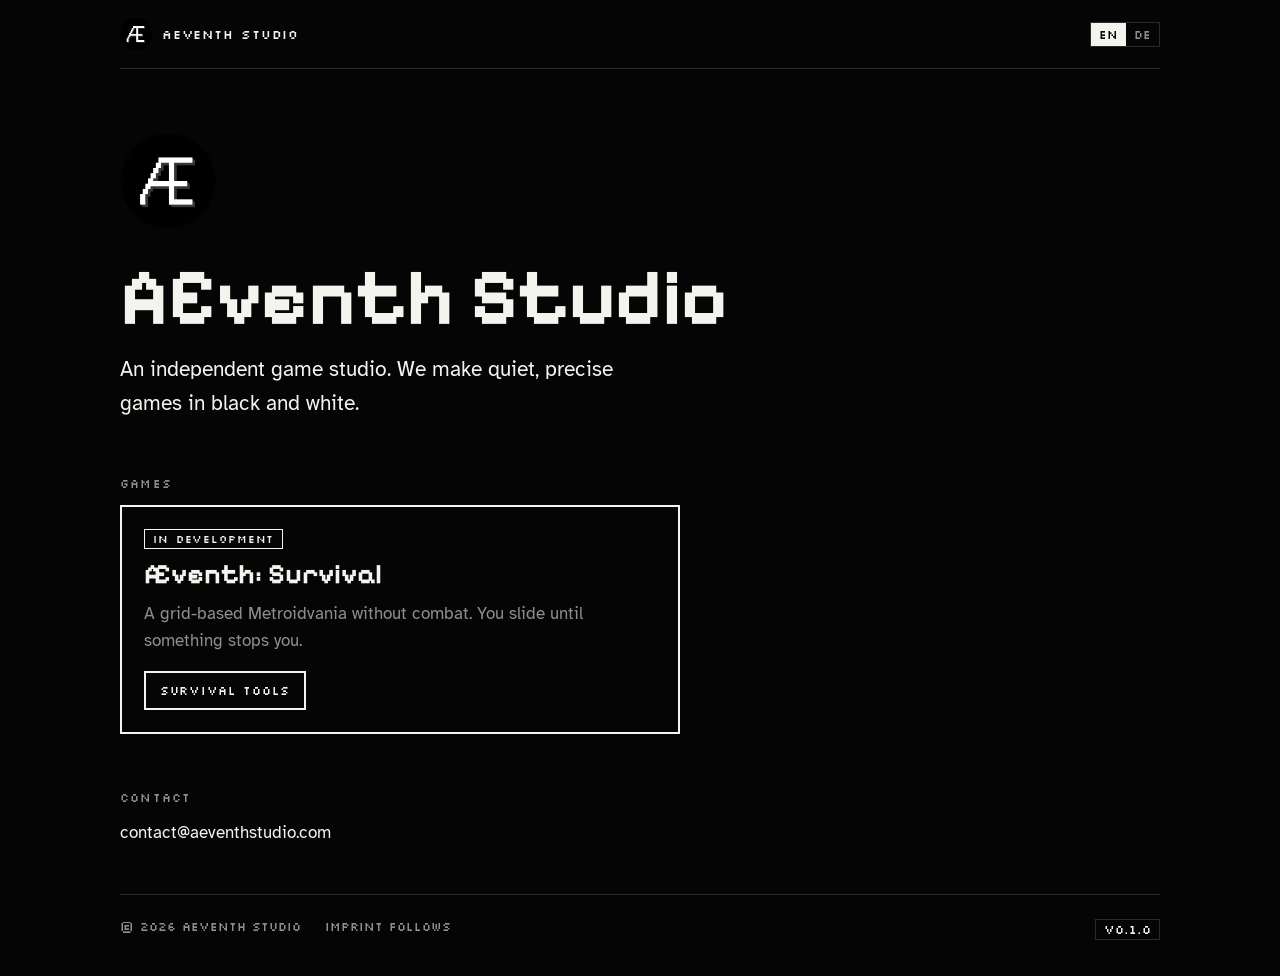
==== index.html @ 634f82d5 "Studio-Startseite 0.1.0 (Platzhalter) Co-Authored-By: Claude Opus 5.5 <noreply@anthropic.com> Claude" ====
<!doctype html>
<html lang="en">
<head>
<meta charset="utf-8">
<meta name="viewport" content="width=device-width, initial-scale=1, viewport-fit=cover">
<title>AEventh Studio</title>
<meta name="description" content="AEventh Studio is an independent game studio. Currently developing Æventh: Survival.">
<link rel="icon" type="image/png" href="/assets/aeventh_mark_v2.png">
<link rel="preconnect" href="https://fonts.googleapis.com">
<link rel="preconnect" href="https://fonts.gstatic.com" crossorigin>
<link rel="stylesheet" href="https://fonts.googleapis.com/css2?family=Atkinson+Hyperlegible:wght@400;700&family=Pixelify+Sans:wght@500;700&family=Silkscreen&display=swap">
<style>
:root {
  --void: #050505; --line: #2b2b2b; --dim: #8f8f8a; --light: #f4f4ef;
  --font-display: "Pixelify Sans", "Silkscreen", ui-monospace, monospace;
  --font-label: "Silkscreen", ui-monospace, "SFMono-Regular", monospace;
  --font-body: "Atkinson Hyperlegible", system-ui, -apple-system, "Segoe UI", sans-serif;
  color-scheme: dark;
}
* { box-sizing: border-box; }
html, body { background: var(--void); }
body { margin: 0; color: var(--light); font: 17px/1.6 var(--font-body);
  padding-left: max(16px, env(safe-area-inset-left, 0px)); padding-right: max(16px, env(safe-area-inset-right, 0px)); }
a { color: var(--light); text-underline-offset: 3px; }
a:focus-visible, button:focus-visible { outline: 2px solid var(--light); outline-offset: 3px; }
.wrap { max-width: 1040px; margin: 0 auto; min-height: 100vh; display: flex; flex-direction: column; }
.top { display: flex; align-items: center; gap: 16px; flex-wrap: wrap; padding-block: 18px; border-bottom: 1px solid var(--line); }
.studio { display: flex; align-items: center; gap: 10px; font: 13px var(--font-label); letter-spacing: .06em; text-decoration: none; }
.studio img { width: 32px; height: 32px; }
.lang { display: flex; border: 1px solid var(--line); margin-left: auto; }
.lang button { all: unset; cursor: pointer; padding: 4px 8px; font: 12px var(--font-label); color: var(--dim); }
.lang button[aria-pressed="true"] { background: var(--light); color: var(--void); }
main { flex: 1; padding-block: 64px 48px; display: grid; gap: 56px; align-content: start; }
.hero img { width: 96px; height: 96px; }
h1 { font: 700 clamp(40px, 8vw, 80px)/1 var(--font-display); margin: 20px 0 16px; }
.lede { font-size: clamp(18px, 2.2vw, 21px); max-width: 40ch; margin: 0; color: var(--light); }
.label { font: 12px var(--font-label); letter-spacing: .1em; text-transform: uppercase; color: var(--dim); margin: 0 0 14px; }
.game { border: 2px solid var(--light); padding: 22px; display: grid; gap: 10px; max-width: 560px; }
.game h2 { font: 700 28px/1.1 var(--font-display); margin: 0; }
.game p { margin: 0; color: var(--dim); }
.chip { font: 11px var(--font-label); letter-spacing: .08em; border: 1px solid var(--light); padding: 2px 8px; justify-self: start; }
.links { display: flex; gap: 12px; flex-wrap: wrap; margin-top: 6px; }
.btn { font: 12px var(--font-label); letter-spacing: .06em; padding: 10px 14px; border: 2px solid var(--light); text-decoration: none; }
.mail { user-select: all; }
footer { border-top: 1px solid var(--line); padding-block: 24px 36px; display: flex; gap: 12px 24px; flex-wrap: wrap; font: 12px var(--font-label); color: var(--dim); }
footer .ver { margin-left: auto; border: 1px solid var(--line); padding: 2px 8px; color: var(--light); }
@media (max-width: 600px) { footer .ver { margin-left: 0; } }
</style>
</head>
<body>
<div class="wrap">
  <header class="top">
    <a class="studio" href="/"><img alt="" src="/assets/aeventh_mark_v2.png">AEventh Studio</a>
    <div class="lang" role="group" aria-label="Language">
      <button type="button" data-lang="en" aria-pressed="true">EN</button>
      <button type="button" data-lang="de" aria-pressed="false">DE</button>
    </div>
  </header>
  <main>
    <div class="hero">
      <img alt="AEventh Studio logo" src="/assets/aeventh_mark_v2.png">
      <h1>AEventh Studio</h1>
      <p class="lede" data-i18n="lede">An independent game studio. We make quiet, precise games in black and white.</p>
    </div>
    <section aria-labelledby="h-games">
      <p class="label" id="h-games" data-i18n="games">Games</p>
      <article class="game">
        <span class="chip" data-i18n="status">In development</span>
        <h2>Æventh: Survival</h2>
        <p data-i18n="survival">A grid-based Metroidvania without combat. You slide until something stops you.</p>
        <div class="links"><a class="btn" href="/survival/tools/">Survival Tools</a></div>
      </article>
    </section>
    <section>
      <p class="label" data-i18n="contact">Contact</p>
      <p style="margin:0"><span class="mail">contact@aeventhstudio.com</span></p>
    </section>
  </main>
  <footer>
    <span>© 2026 AEventh Studio</span>
    <span data-i18n="imprint">Imprint follows</span>
    <span class="ver">V0.1.0</span>
  </footer>
</div>
<script>
(function () {
  var DE = { lede: "Ein unabhängiges Spielestudio. Wir machen ruhige, präzise Spiele in Schwarz und Weiß.", games: "Spiele", status: "In Entwicklung",
    survival: "Ein rasterbasiertes Metroidvania ohne Kampf. Du gleitest, bis dich etwas aufhält.", contact: "Kontakt", imprint: "Impressum folgt" };
  var nodes = document.querySelectorAll("[data-i18n]"), EN = {};
  nodes.forEach(function (n) { EN[n.getAttribute("data-i18n")] = n.textContent; });
  function apply(l) { var d = l === "de" ? DE : EN;
    nodes.forEach(function (n) { var k = n.getAttribute("data-i18n"); if (d[k]) n.textContent = d[k]; });
    document.documentElement.lang = l;
    document.querySelectorAll(".lang button").forEach(function (b) { b.setAttribute("aria-pressed", String(b.dataset.lang === l)); });
    try { localStorage.setItem("aeventh_lang", l); } catch (e) {} }
  var s = null; try { s = localStorage.getItem("aeventh_lang"); } catch (e) {}
  var nav = (navigator.languages || [navigator.language || "en"]).join(",").toLowerCase();
  apply(s || (/^de|,de/.test(nav) ? "de" : "en"));
  document.querySelectorAll(".lang button").forEach(function (b) { b.addEventListener("click", function () { apply(b.dataset.lang); }); });
})();
</script>
</body>
</html>
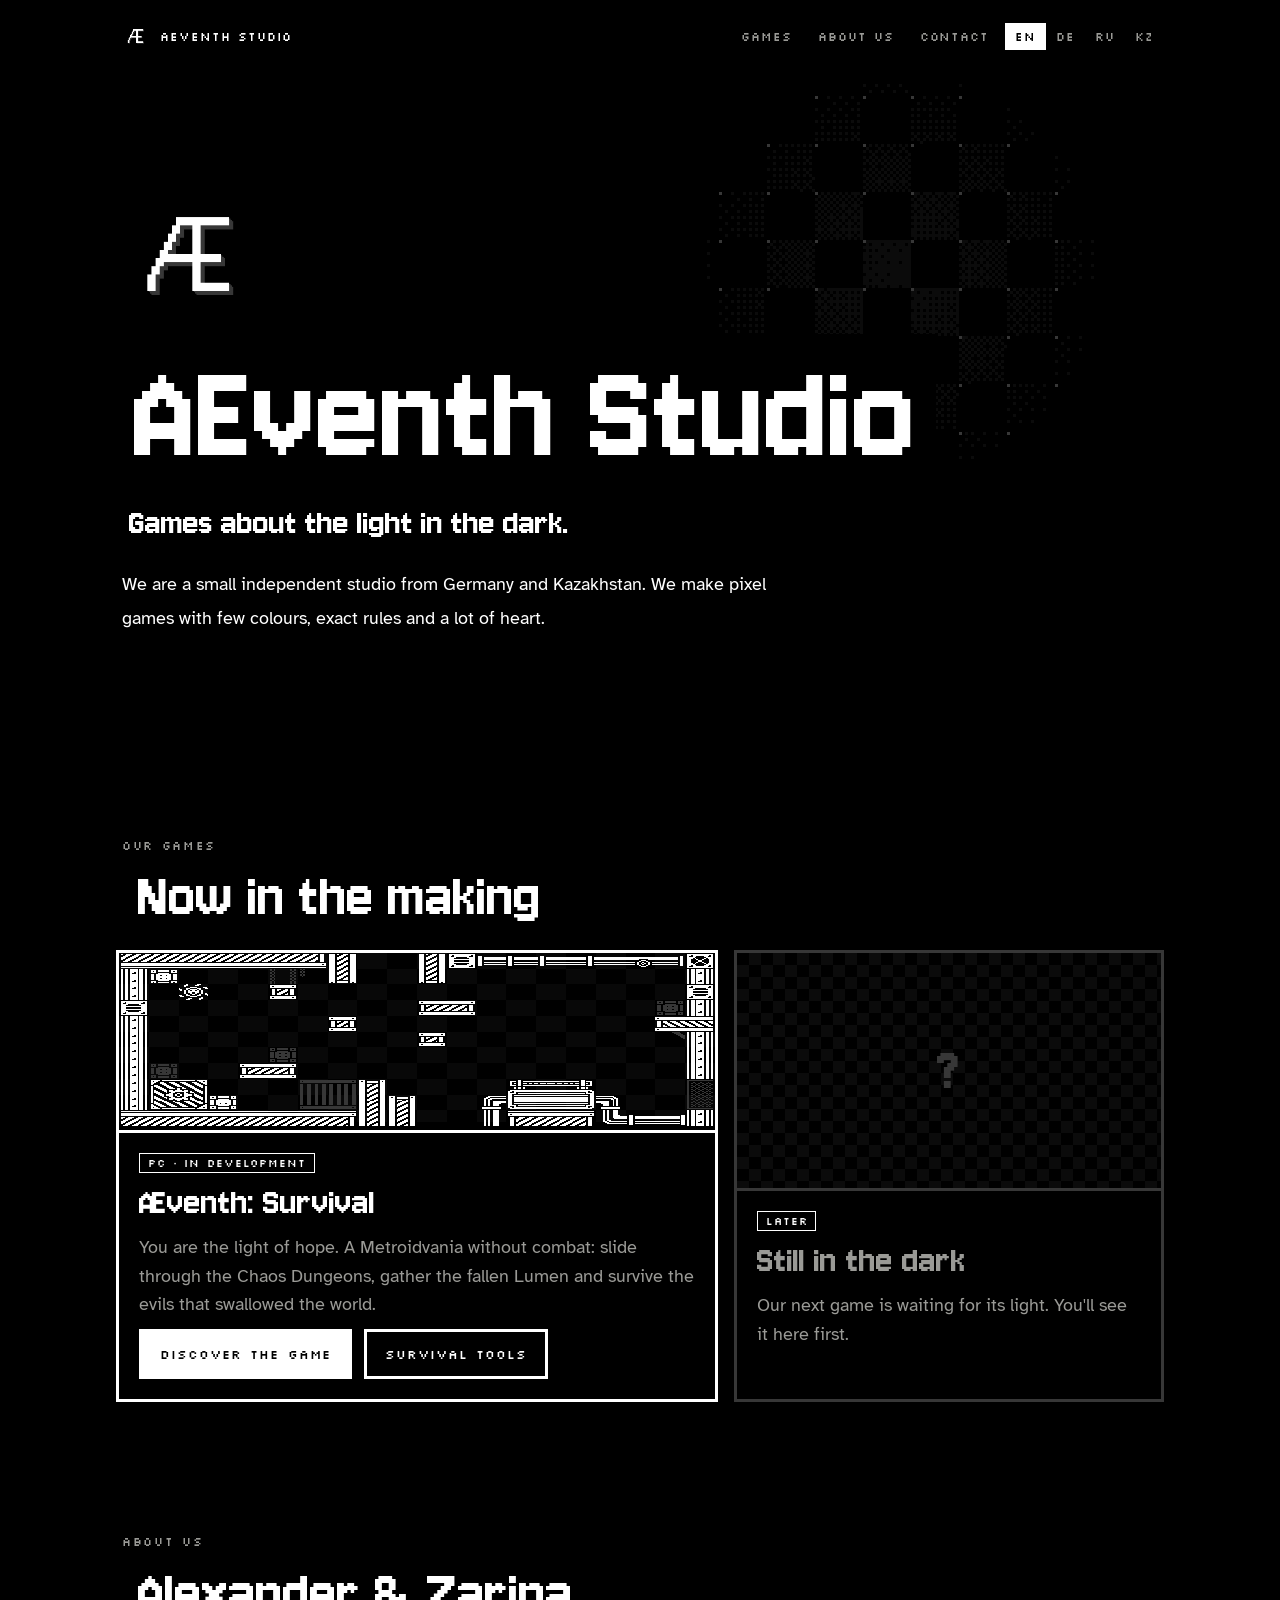
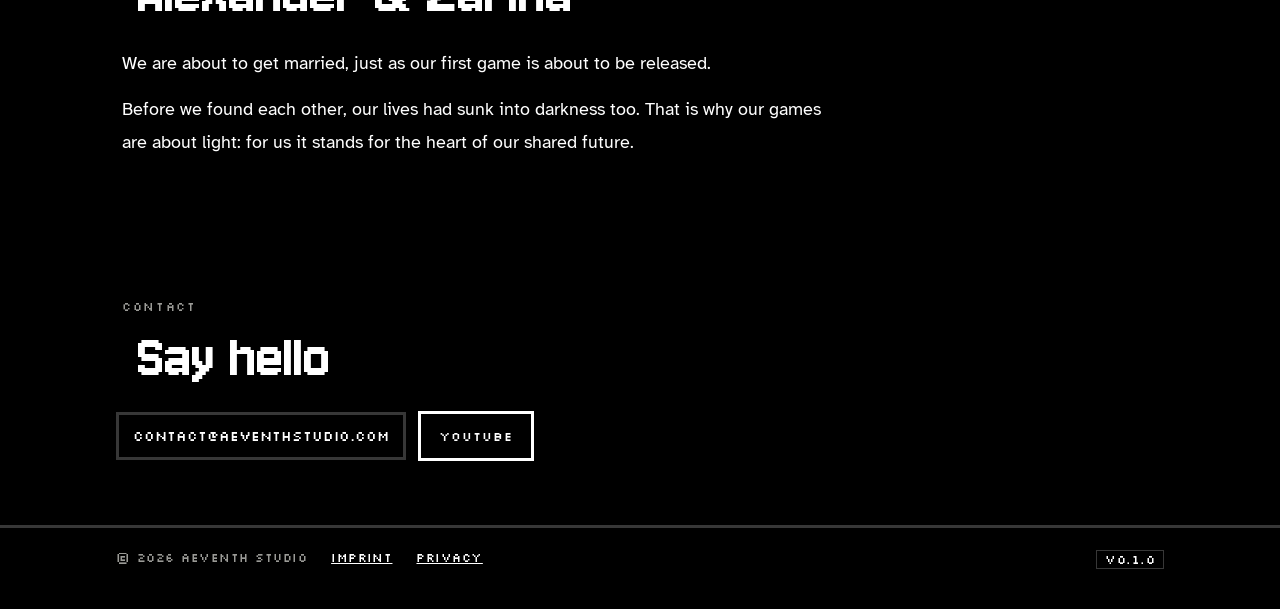
==== commit a2549b54: "Studio-Startseite, Impressum, Datenschutz und Spielseite Survival 0.1.0 - Startseite im Stil der Spi" ====
--- a/index.html
+++ b/index.html
@@ -4,100 +4,121 @@
 <meta charset="utf-8">
 <meta name="viewport" content="width=device-width, initial-scale=1, viewport-fit=cover">
 <title>AEventh Studio</title>
-<meta name="description" content="AEventh Studio is an independent game studio. Currently developing Æventh: Survival.">
+<meta name="description" content="AEventh Studio makes pixel games about light in the dark. Now in development: Æventh: Survival.">
+<meta property="og:title" content="AEventh Studio">
+<meta property="og:description" content="Pixel games about light in the dark. Now in development: Æventh: Survival.">
+<meta property="og:image" content="https://aeventhstudio.com/assets/img/room_002.png">
 <link rel="icon" type="image/png" href="/assets/aeventh_mark_v2.png">
-<link rel="preconnect" href="https://fonts.googleapis.com">
-<link rel="preconnect" href="https://fonts.gstatic.com" crossorigin>
-<link rel="stylesheet" href="https://fonts.googleapis.com/css2?family=Atkinson+Hyperlegible:wght@400;700&family=Pixelify+Sans:wght@500;700&family=Silkscreen&display=swap">
+<link rel="stylesheet" href="/assets/site.css">
 <style>
-:root {
-  --void: #050505; --line: #2b2b2b; --dim: #8f8f8a; --light: #f4f4ef;
-  --font-display: "Pixelify Sans", "Silkscreen", ui-monospace, monospace;
-  --font-label: "Silkscreen", ui-monospace, "SFMono-Regular", monospace;
-  --font-body: "Atkinson Hyperlegible", system-ui, -apple-system, "Segoe UI", sans-serif;
-  color-scheme: dark;
-}
-* { box-sizing: border-box; }
-html, body { background: var(--void); }
-body { margin: 0; color: var(--light); font: 17px/1.6 var(--font-body);
-  padding-left: max(16px, env(safe-area-inset-left, 0px)); padding-right: max(16px, env(safe-area-inset-right, 0px)); }
-a { color: var(--light); text-underline-offset: 3px; }
-a:focus-visible, button:focus-visible { outline: 2px solid var(--light); outline-offset: 3px; }
-.wrap { max-width: 1040px; margin: 0 auto; min-height: 100vh; display: flex; flex-direction: column; }
-.top { display: flex; align-items: center; gap: 16px; flex-wrap: wrap; padding-block: 18px; border-bottom: 1px solid var(--line); }
-.studio { display: flex; align-items: center; gap: 10px; font: 13px var(--font-label); letter-spacing: .06em; text-decoration: none; }
-.studio img { width: 32px; height: 32px; }
-.lang { display: flex; border: 1px solid var(--line); margin-left: auto; }
-.lang button { all: unset; cursor: pointer; padding: 4px 8px; font: 12px var(--font-label); color: var(--dim); }
-.lang button[aria-pressed="true"] { background: var(--light); color: var(--void); }
-main { flex: 1; padding-block: 64px 48px; display: grid; gap: 56px; align-content: start; }
-.hero img { width: 96px; height: 96px; }
-h1 { font: 700 clamp(40px, 8vw, 80px)/1 var(--font-display); margin: 20px 0 16px; }
-.lede { font-size: clamp(18px, 2.2vw, 21px); max-width: 40ch; margin: 0; color: var(--light); }
-.label { font: 12px var(--font-label); letter-spacing: .1em; text-transform: uppercase; color: var(--dim); margin: 0 0 14px; }
-.game { border: 2px solid var(--light); padding: 22px; display: grid; gap: 10px; max-width: 560px; }
-.game h2 { font: 700 28px/1.1 var(--font-display); margin: 0; }
+.hero { min-height: min(78vh, 760px); display: grid; align-content: center; gap: 22px; padding-block: 40px 72px; }
+.hero .mark { width: clamp(96px, 14vw, 150px); height: auto; }
+.hero h1 { font-size: clamp(64px, 12vw, 150px); line-height: .85; }
+.hero h1 .plate { padding: 0 .12em; }
+.hook { font: 400 clamp(26px, 3.4vw, 38px)/1.15 var(--display); margin: 0; max-width: 36ch; }
+.lede { max-width: 56ch; margin: 0; }
+.lede .plate { line-height: 1.9; }
+.games { display: grid; grid-template-columns: minmax(0, 1.4fr) minmax(0, 1fr); gap: 16px; }
+.game { background: var(--void); border: 3px solid var(--light); display: grid; grid-template-rows: auto 1fr; min-width: 0; }
+.game img { display: block; width: 100%; image-rendering: pixelated; border-bottom: 3px solid var(--light); }
+.game .body { padding: 20px; display: grid; gap: 10px; align-content: start; }
+.game h3 { font-size: 40px; line-height: 1; }
 .game p { margin: 0; color: var(--dim); }
-.chip { font: 11px var(--font-label); letter-spacing: .08em; border: 1px solid var(--light); padding: 2px 8px; justify-self: start; }
-.links { display: flex; gap: 12px; flex-wrap: wrap; margin-top: 6px; }
-.btn { font: 12px var(--font-label); letter-spacing: .06em; padding: 10px 14px; border: 2px solid var(--light); text-decoration: none; }
-.mail { user-select: all; }
-footer { border-top: 1px solid var(--line); padding-block: 24px 36px; display: flex; gap: 12px 24px; flex-wrap: wrap; font: 12px var(--font-label); color: var(--dim); }
-footer .ver { margin-left: auto; border: 1px solid var(--line); padding: 2px 8px; color: var(--light); }
-@media (max-width: 600px) { footer .ver { margin-left: 0; } }
+.chip { font: 11px var(--label); letter-spacing: .08em; border: 1px solid var(--light); padding: 2px 8px; justify-self: start; text-transform: uppercase; }
+.next { border-color: var(--steel); }
+.next .void { aspect-ratio: 16 / 9; background: repeating-conic-gradient(#0b0b0b 0 25%, #000 0 50%) 0 0 / 24px 24px; border-bottom: 3px solid var(--steel); display: grid; place-items: center; font: 400 64px var(--display); color: var(--steel); }
+.next h3 { color: var(--dim); }
+.us p { max-width: 60ch; margin: 0 0 12px; }
+.us p .plate { line-height: 1.85; }
+.follow { display: flex; flex-wrap: wrap; gap: 12px; align-items: center; }
+@media (max-width: 760px) { .games { grid-template-columns: 1fr; } }
 </style>
 </head>
 <body>
+<canvas id="dark" aria-hidden="true"></canvas>
 <div class="wrap">
   <header class="top">
-    <a class="studio" href="/"><img alt="" src="/assets/aeventh_mark_v2.png">AEventh Studio</a>
-    <div class="lang" role="group" aria-label="Language">
-      <button type="button" data-lang="en" aria-pressed="true">EN</button>
-      <button type="button" data-lang="de" aria-pressed="false">DE</button>
-    </div>
+    <a class="studio" href="/"><img src="/assets/aeventh_mark_v2.png" alt="">AEventh Studio</a>
+    <nav aria-label="Main">
+      <a href="#games" data-i18n="nav_games">Games</a>
+      <a href="#us" data-i18n="nav_us">About us</a>
+      <a href="#contact" data-i18n="nav_contact">Contact</a>
+      <span class="lang" role="group" aria-label="Language"><button type="button" data-lang="en" aria-pressed="true">EN</button><button type="button" data-lang="de" aria-pressed="false">DE</button><button type="button" data-lang="ru" aria-pressed="false" lang="ru">RU</button><button type="button" data-lang="kk" aria-pressed="false" lang="kk">KZ</button></span>
+    </nav>
   </header>
+
   <main>
-    <div class="hero">
-      <img alt="AEventh Studio logo" src="/assets/aeventh_mark_v2.png">
-      <h1>AEventh Studio</h1>
-      <p class="lede" data-i18n="lede">An independent game studio. We make quiet, precise games in black and white.</p>
-    </div>
-    <section aria-labelledby="h-games">
-      <p class="label" id="h-games" data-i18n="games">Games</p>
-      <article class="game">
-        <span class="chip" data-i18n="status">In development</span>
-        <h2>Æventh: Survival</h2>
-        <p data-i18n="survival">A grid-based Metroidvania without combat. You slide until something stops you.</p>
-        <div class="links"><a class="btn" href="/survival/tools/">Survival Tools</a></div>
-      </article>
+    <section class="hero" aria-labelledby="t">
+      <p class="tag" id="tr-note" hidden><span class="plate ph"></span></p>
+      <img class="mark" src="/assets/aeventh_mark_v2.png" alt="AEventh Studio logo">
+      <h1 id="t"><span class="plate">AEventh Studio</span></h1>
+      <p class="hook"><span class="plate" data-i18n="hook">Games about the light in the dark.</span></p>
+      <p class="lede"><span class="plate" data-i18n="lede">We are a small independent studio from Germany and Kazakhstan. We make pixel games with few colours, exact rules and a lot of heart.</span></p>
     </section>
-    <section>
-      <p class="label" data-i18n="contact">Contact</p>
-      <p style="margin:0"><span class="mail">contact@aeventhstudio.com</span></p>
+
+    <section class="room" id="games" aria-labelledby="h-games">
+      <p class="tag"><span class="plate" data-i18n="games_tag">Our games</span></p>
+      <h2 id="h-games"><span class="plate" data-i18n="games_h">Now in the making</span></h2>
+      <div class="games">
+        <article class="game">
+          <a href="/survival/"><img src="/assets/img/room_002.png" width="320" height="180" alt="Æventh: Survival – a room from the prototype"></a>
+          <div class="body">
+            <span class="chip" data-i18n="status">PC · in development</span>
+            <h3>Æventh: Survival</h3>
+            <p data-i18n="survival">You are the light of hope. A Metroidvania without combat: slide through the Chaos Dungeons, gather the fallen Lumen and survive the evils that swallowed the world.</p>
+            <div class="ctas"><a class="btn primary" href="/survival/" data-i18n="discover">Discover the game</a><a class="btn" href="/survival/tools/">Survival Tools</a></div>
+          </div>
+        </article>
+        <article class="game next" aria-label="Next game">
+          <div class="void" aria-hidden="true">?</div>
+          <div class="body">
+            <span class="chip" data-i18n="next_chip">Later</span>
+            <h3 data-i18n="next_h">Still in the dark</h3>
+            <p data-i18n="next_p">Our next game is waiting for its light. You'll see it here first.</p>
+          </div>
+        </article>
+      </div>
+    </section>
+
+    <section class="room us" id="us" aria-labelledby="h-us">
+      <p class="tag"><span class="plate" data-i18n="us_tag">About us</span></p>
+      <h2 id="h-us"><span class="plate" data-i18n="us_h">Alexander &amp; Zarina</span></h2>
+      <p><span class="plate" data-i18n="us1">We are about to get married, just as our first game is about to be released.</span></p>
+      <p><span class="plate" data-i18n="us2">Before we found each other, our lives had sunk into darkness too. That is why our games are about light: for us it stands for the heart of our shared future.</span></p>
+    </section>
+
+    <section class="room" id="contact" aria-labelledby="h-contact">
+      <p class="tag"><span class="plate" data-i18n="c_tag">Contact</span></p>
+      <h2 id="h-contact"><span class="plate" data-i18n="c_h">Say hello</span></h2>
+      <div class="follow">
+        <span class="mail">contact@aeventhstudio.com</span>
+        <a class="btn" href="https://www.youtube.com/@AEventhStudio" rel="noopener">YouTube</a>
+      </div>
     </section>
   </main>
-  <footer>
+</div>
+<footer>
+  <div class="wrap">
     <span>© 2026 AEventh Studio</span>
-    <span data-i18n="imprint">Imprint follows</span>
+    <a href="/impressum/" data-i18n="imprint">Imprint</a>
+    <a href="/datenschutz/" data-i18n="privacy">Privacy</a>
     <span class="ver">V0.1.0</span>
-  </footer>
-</div>
+  </div>
+</footer>
 <script>
-(function () {
-  var DE = { lede: "Ein unabhängiges Spielestudio. Wir machen ruhige, präzise Spiele in Schwarz und Weiß.", games: "Spiele", status: "In Entwicklung",
-    survival: "Ein rasterbasiertes Metroidvania ohne Kampf. Du gleitest, bis dich etwas aufhält.", contact: "Kontakt", imprint: "Impressum folgt" };
-  var nodes = document.querySelectorAll("[data-i18n]"), EN = {};
-  nodes.forEach(function (n) { EN[n.getAttribute("data-i18n")] = n.textContent; });
-  function apply(l) { var d = l === "de" ? DE : EN;
-    nodes.forEach(function (n) { var k = n.getAttribute("data-i18n"); if (d[k]) n.textContent = d[k]; });
-    document.documentElement.lang = l;
-    document.querySelectorAll(".lang button").forEach(function (b) { b.setAttribute("aria-pressed", String(b.dataset.lang === l)); });
-    try { localStorage.setItem("aeventh_lang", l); } catch (e) {} }
-  var s = null; try { s = localStorage.getItem("aeventh_lang"); } catch (e) {}
-  var nav = (navigator.languages || [navigator.language || "en"]).join(",").toLowerCase();
-  apply(s || (/^de|,de/.test(nav) ? "de" : "en"));
-  document.querySelectorAll(".lang button").forEach(function (b) { b.addEventListener("click", function () { apply(b.dataset.lang); }); });
-})();
+window.AE_DE = {
+  nav_games: "Spiele", nav_us: "Über uns", nav_contact: "Kontakt",
+  hook: "Spiele über das Licht in der Dunkelheit.",
+  lede: "Wir sind ein kleines unabhängiges Studio aus Deutschland und Kasachstan. Wir machen Pixelspiele mit wenigen Farben, klaren Regeln und viel Herz.",
+  games_tag: "Unsere Spiele", games_h: "Gerade in Arbeit", status: "PC · in Entwicklung",
+  survival: "Du bist das Licht der Hoffnung. Ein Metroidvania ohne Kampf: Gleite durch die Chaos Dungeons, sammle die gefallenen Lumen und überlebe die Übel, die die Welt verschlungen haben.",
+  discover: "Zum Spiel", next_chip: "Später", next_h: "Noch im Dunkeln", next_p: "Unser nächstes Spiel wartet noch auf sein Licht. Hier seht ihr es zuerst.",
+  us_tag: "Über uns", us_h: "Alexander & Zarina",
+  us1: "Wir stehen vor unserer Hochzeit, so wie unser erstes Spiel vor seiner Veröffentlichung steht.",
+  us2: "Bevor wir zueinander fanden, war es auch in unserem Leben dunkel. Deshalb handeln unsere Spiele vom Licht: Es steht für das Herz unserer gemeinsamen Zukunft.",
+  c_tag: "Kontakt", c_h: "Schreib uns", imprint: "Impressum", privacy: "Datenschutz"
+};
 </script>
+<script src="/assets/site.js"></script>
 </body>
 </html>
--- a/assets/site.css
+++ b/assets/site.css
@@ -0,0 +1,43 @@
+/* AEventh Studio – shared look for the studio pages (/, /impressum/, /datenschutz/).
+   Same tokens as the Survival page: darkness, one grey, white light; pixel display type. */
+@font-face { font-family: "Jersey 10"; src: url("/assets/fonts/jersey-10-latin-400-normal.woff2") format("woff2"); font-display: swap; }
+@font-face { font-family: "Silkscreen"; src: url("/assets/fonts/silkscreen-latin-400-normal.woff2") format("woff2"); font-display: swap; }
+@font-face { font-family: "Atkinson Hyperlegible"; src: url("/assets/fonts/atkinson-hyperlegible-latin-400-normal.woff2") format("woff2"); font-weight: 400; font-display: swap; }
+@font-face { font-family: "Atkinson Hyperlegible"; src: url("/assets/fonts/atkinson-hyperlegible-latin-700-normal.woff2") format("woff2"); font-weight: 700; font-display: swap; }
+:root {
+  --void: #000000; --floor: #080808; --steel: #373737; --dim: #9a9a96; --light: #ffffff;
+  --display: "Jersey 10", "Silkscreen", ui-monospace, monospace;
+  --label: "Silkscreen", ui-monospace, "SFMono-Regular", monospace;
+  --body: "Atkinson Hyperlegible", system-ui, -apple-system, "Segoe UI", sans-serif;
+  color-scheme: dark;
+}
+* { box-sizing: border-box; }
+html { background: var(--void); }
+body { margin: 0; background: var(--void); color: var(--light); font: 18px/1.6 var(--body); -webkit-font-smoothing: antialiased; overflow-x: hidden; }
+a { color: var(--light); }
+:focus-visible { outline: 2px dashed var(--light); outline-offset: 4px; }
+::selection { background: var(--light); color: var(--void); }
+#dark { position: fixed; inset: 0; width: 100%; height: 100%; image-rendering: pixelated; z-index: 0; pointer-events: none; }
+.wrap { position: relative; z-index: 1; max-width: 1080px; margin: 0 auto; padding-left: max(16px, env(safe-area-inset-left, 0px)); padding-right: max(16px, env(safe-area-inset-right, 0px)); }
+.plate { background: var(--void); display: inline; box-decoration-break: clone; -webkit-box-decoration-break: clone; padding: .1em .35em; }
+.ph { color: var(--void); background: var(--light); padding: 0 .25em; font-family: var(--label); font-size: .78em; }
+.top { display: flex; align-items: center; gap: 16px; flex-wrap: wrap; padding-block: 16px; }
+.studio { display: flex; align-items: center; gap: 10px; background: var(--void); padding: 6px 10px 6px 6px; text-decoration: none; font: 12px var(--label); letter-spacing: .08em; }
+.studio img { width: 28px; height: 28px; }
+.top nav { margin-left: auto; display: flex; gap: 6px; flex-wrap: wrap; align-items: center; }
+.top nav a, .lang button { background: var(--void); font: 12px var(--label); letter-spacing: .08em; text-transform: uppercase; color: var(--dim); text-decoration: none; padding: 6px 10px; border: 0; cursor: pointer; }
+.top nav a:hover, .lang button[aria-pressed="true"] { color: var(--void); background: var(--light); }
+.lang { display: flex; flex-wrap: wrap; }
+.tag { font: 12px var(--label); letter-spacing: .14em; text-transform: uppercase; color: var(--dim); margin: 0 0 14px; }
+.tag .plate { padding: .3em .5em; }
+h1, h2, h3 { font-family: var(--display); font-weight: 400; margin: 0; text-wrap: balance; }
+h2 { font-size: clamp(40px, 6vw, 64px); line-height: .95; margin-bottom: 22px; }
+.room { padding-block: 64px; }
+.btn { display: inline-flex; align-items: center; gap: 10px; font: 13px var(--label); letter-spacing: .08em; text-transform: uppercase; padding: 14px 18px; text-decoration: none; border: 3px solid var(--light); background: var(--void); color: var(--light); cursor: pointer; }
+.btn.primary { background: var(--light); color: var(--void); }
+.ctas { display: flex; flex-wrap: wrap; gap: 12px; }
+.mail { font: 14px var(--label); background: var(--void); padding: 12px 14px; border: 3px solid var(--steel); user-select: all; }
+footer { position: relative; z-index: 1; border-top: 3px solid var(--steel); background: var(--void); }
+footer .wrap { display: flex; flex-wrap: wrap; gap: 10px 24px; padding-block: 22px 40px; font: 12px var(--label); color: var(--dim); letter-spacing: .04em; }
+footer .ver { margin-left: auto; border: 1px solid var(--steel); padding: 1px 8px; color: var(--light); }
+@media (max-width: 760px) { footer .ver { margin-left: 0; } }
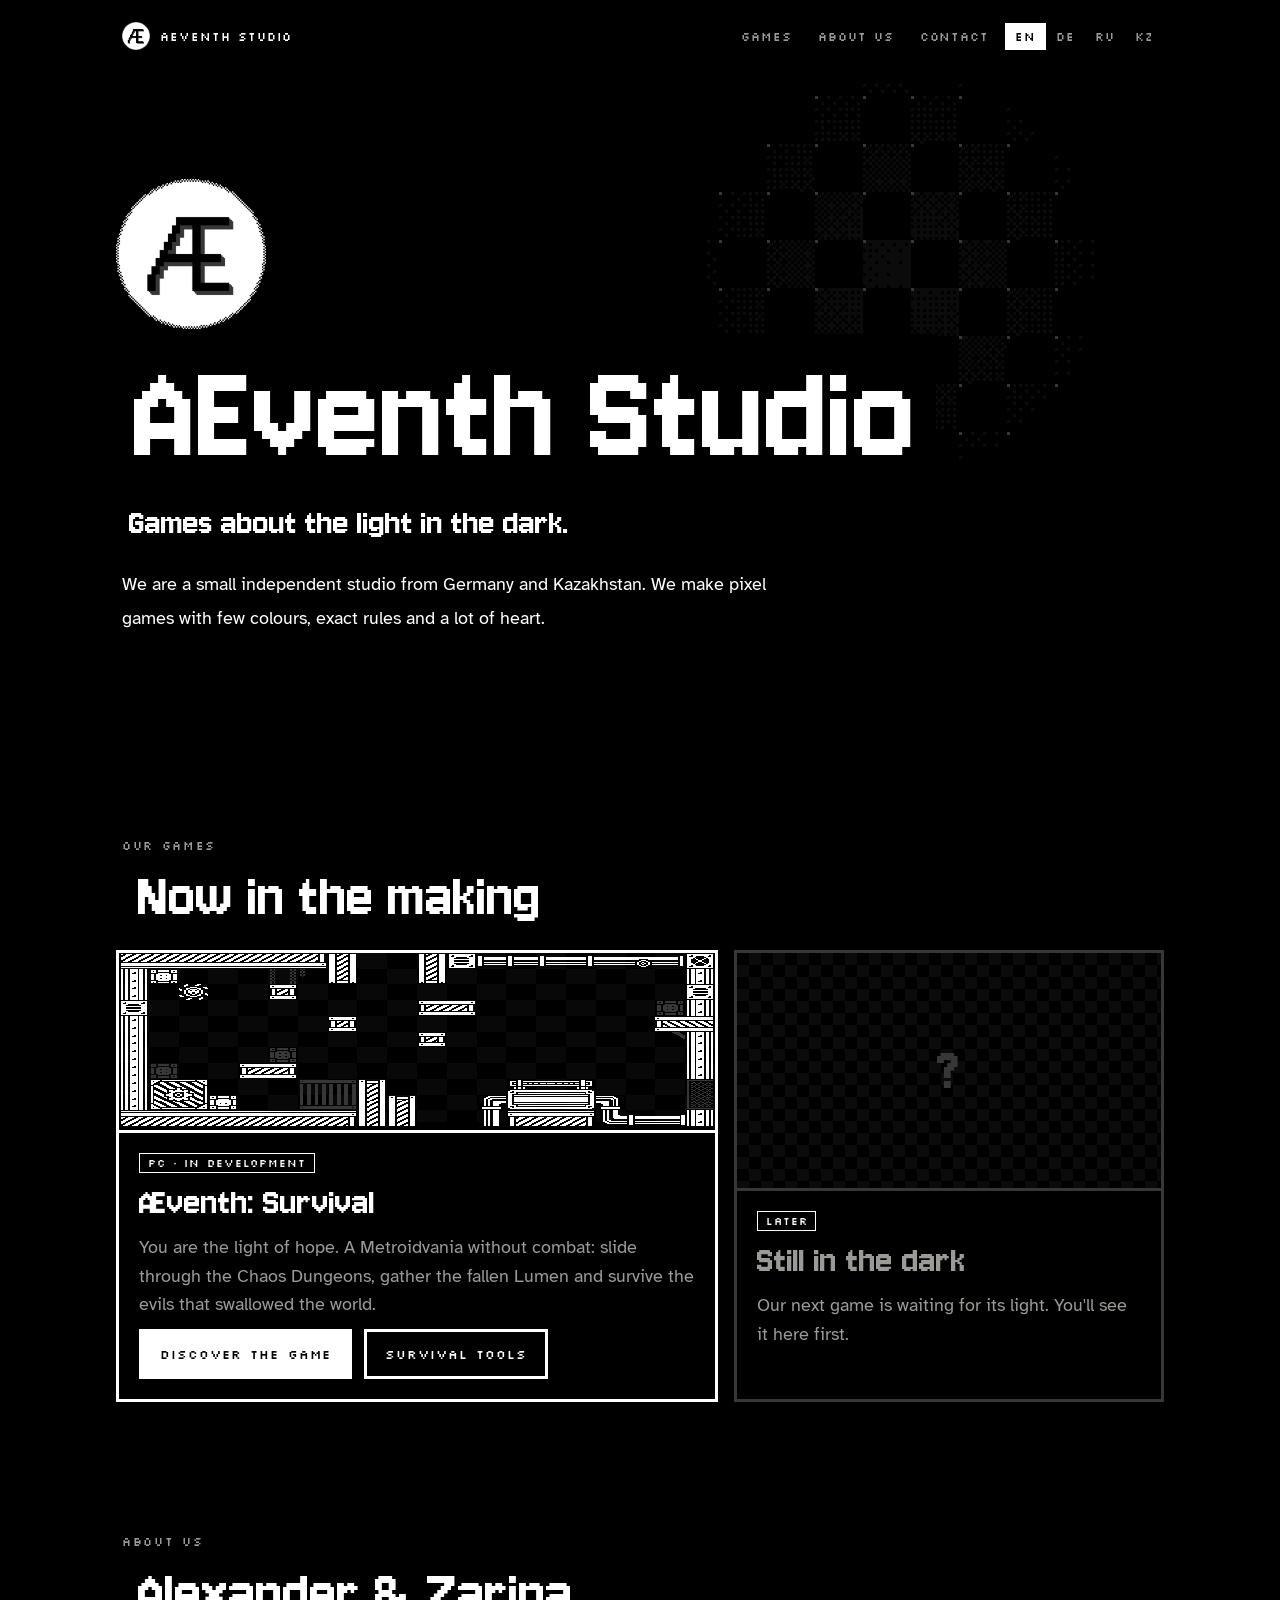
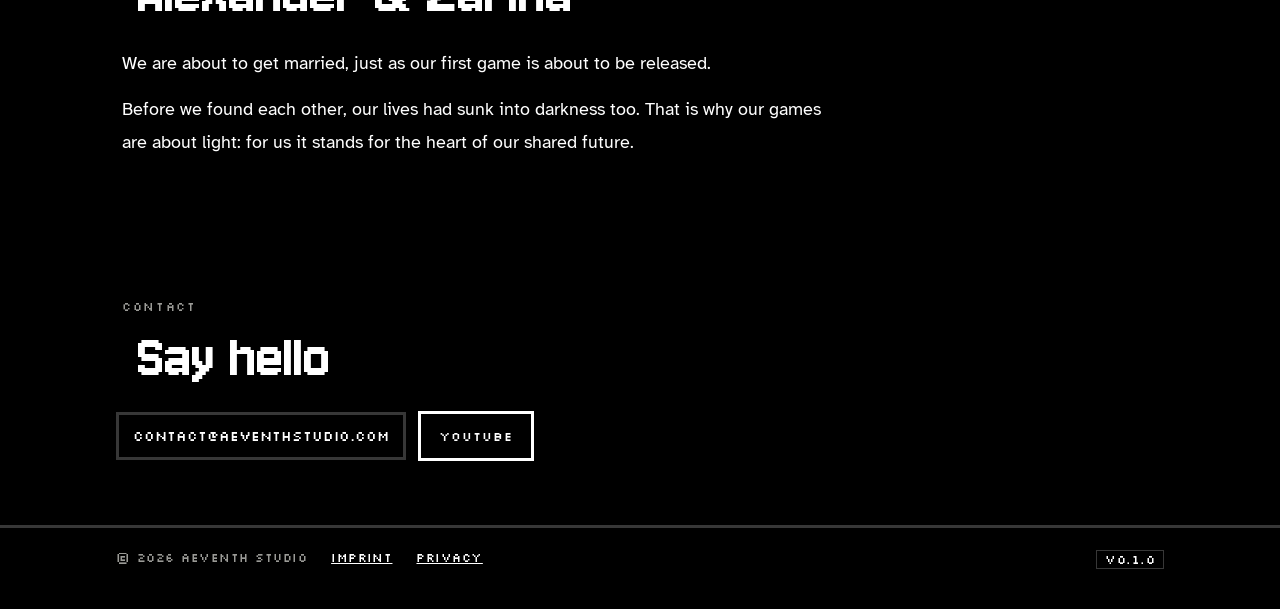
==== commit 638de2e5: "Helles Logo (Lichtkreis) auf Studio-Seiten und Spielseite Co-Authored-By: Claude Opus 5.5 <noreply@a" ====
--- a/index.html
+++ b/index.html
@@ -8,7 +8,7 @@
 <meta property="og:title" content="AEventh Studio">
 <meta property="og:description" content="Pixel games about light in the dark. Now in development: Æventh: Survival.">
 <meta property="og:image" content="https://aeventhstudio.com/assets/img/room_002.png">
-<link rel="icon" type="image/png" href="/assets/aeventh_mark_v2.png">
+<link rel="icon" type="image/png" href="/assets/aeventh_mark_light_v2.png">
 <link rel="stylesheet" href="/assets/site.css">
 <style>
 .hero { min-height: min(78vh, 760px); display: grid; align-content: center; gap: 22px; padding-block: 40px 72px; }
@@ -38,7 +38,7 @@
 <canvas id="dark" aria-hidden="true"></canvas>
 <div class="wrap">
   <header class="top">
-    <a class="studio" href="/"><img src="/assets/aeventh_mark_v2.png" alt="">AEventh Studio</a>
+    <a class="studio" href="/"><img src="/assets/aeventh_mark_light_v2.png" alt="">AEventh Studio</a>
     <nav aria-label="Main">
       <a href="#games" data-i18n="nav_games">Games</a>
       <a href="#us" data-i18n="nav_us">About us</a>
@@ -50,7 +50,7 @@
   <main>
     <section class="hero" aria-labelledby="t">
       <p class="tag" id="tr-note" hidden><span class="plate ph"></span></p>
-      <img class="mark" src="/assets/aeventh_mark_v2.png" alt="AEventh Studio logo">
+      <img class="mark" src="/assets/aeventh_mark_light_v2.png" alt="AEventh Studio logo">
       <h1 id="t"><span class="plate">AEventh Studio</span></h1>
       <p class="hook"><span class="plate" data-i18n="hook">Games about the light in the dark.</span></p>
       <p class="lede"><span class="plate" data-i18n="lede">We are a small independent studio from Germany and Kazakhstan. We make pixel games with few colours, exact rules and a lot of heart.</span></p>
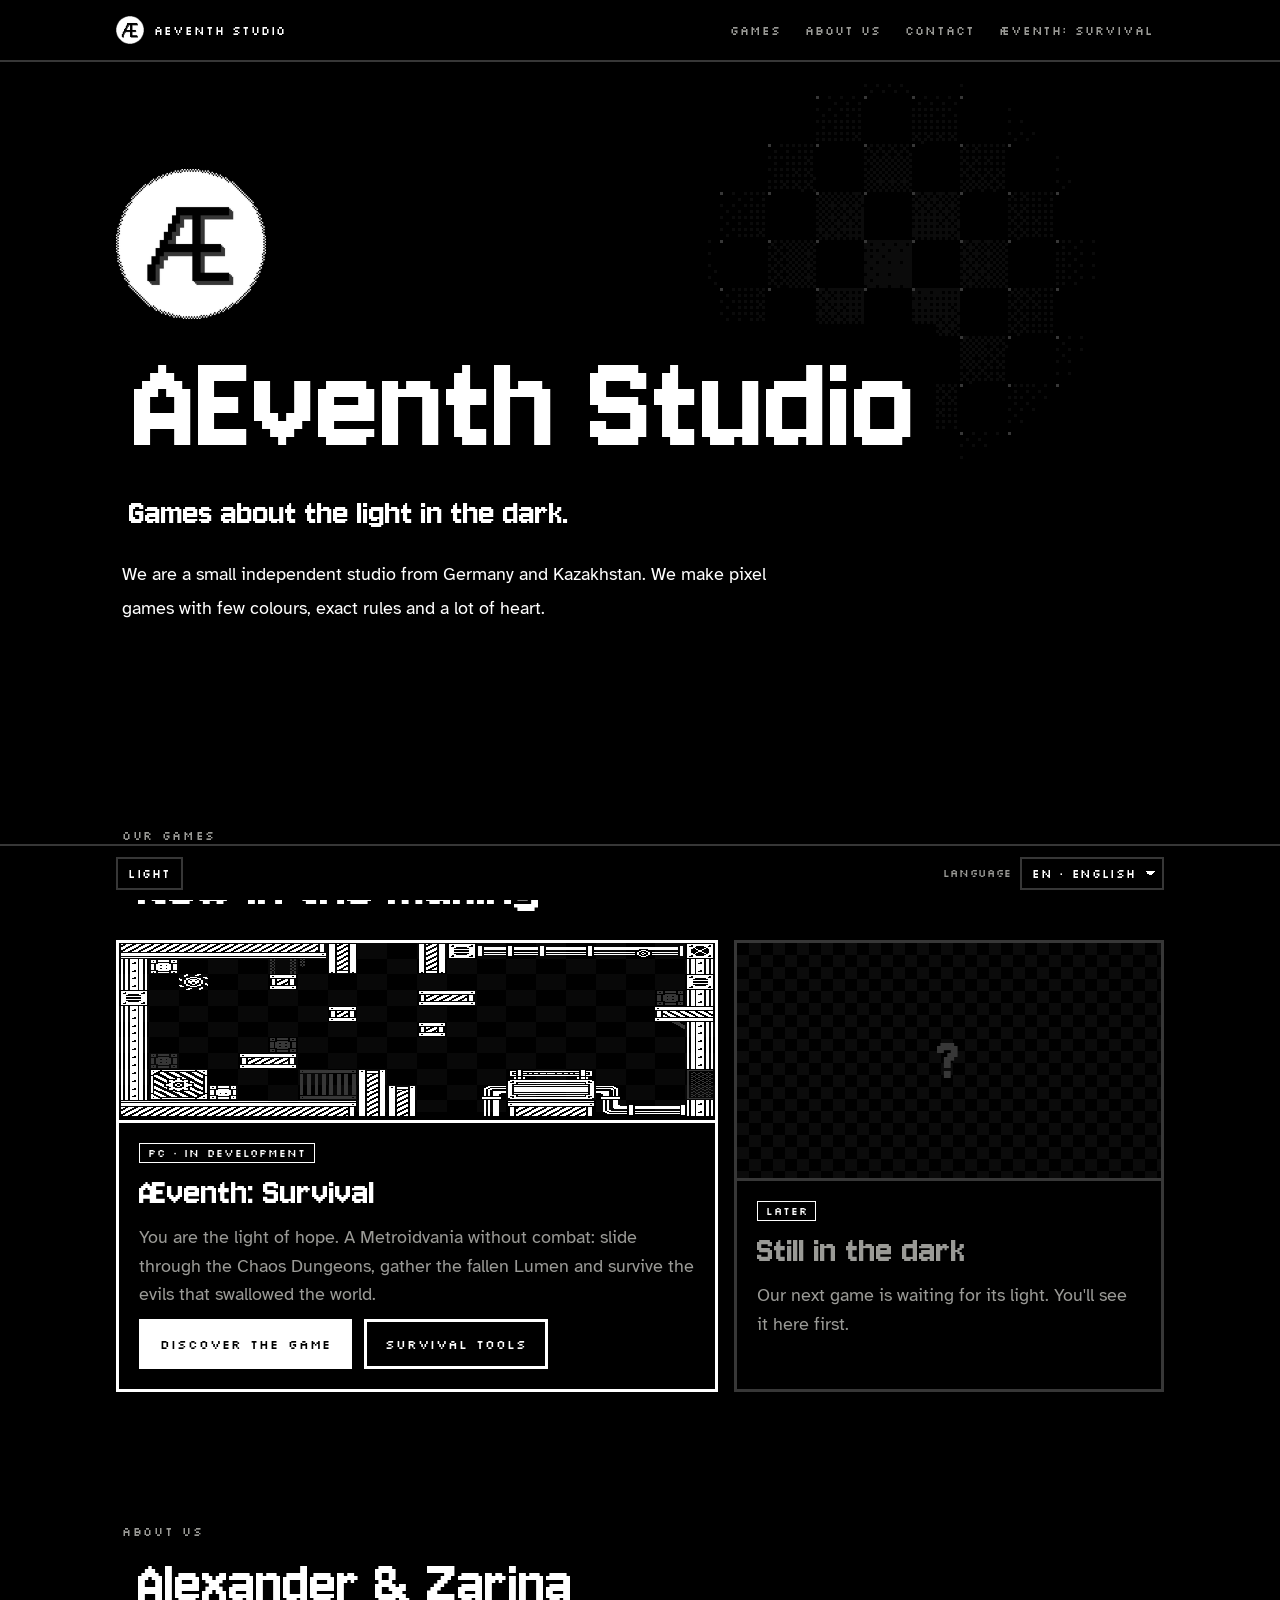
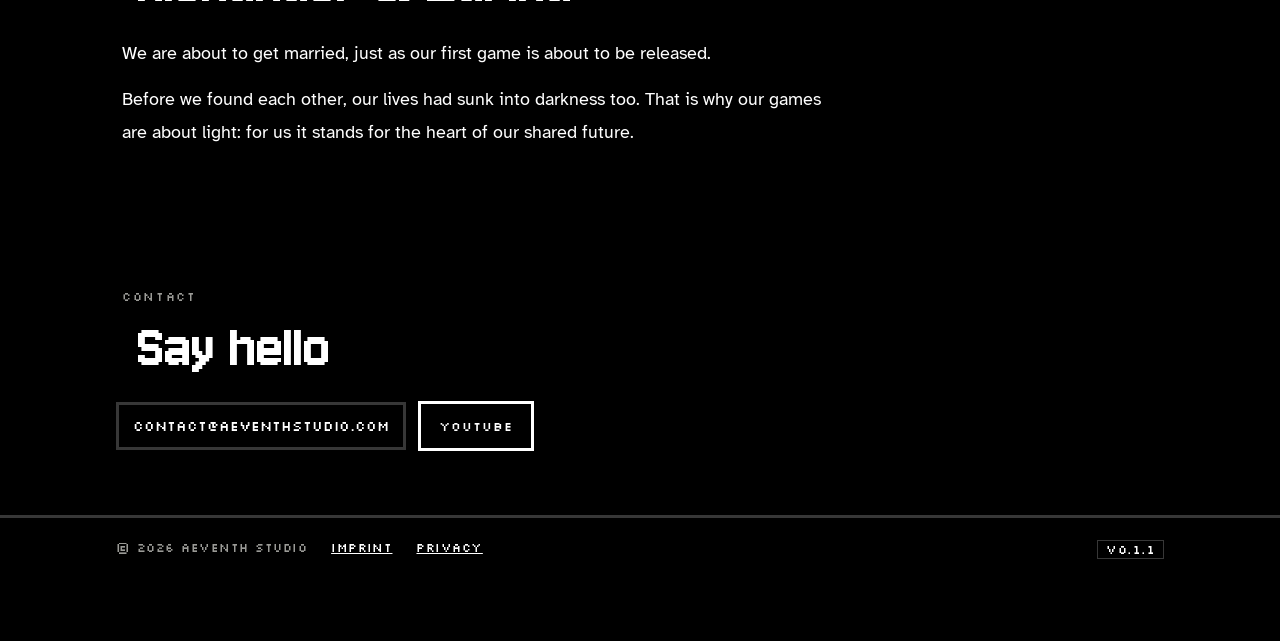
==== commit bb3437f0: "Studio-Seiten 0.1.1: Kopf- und Fußleiste wie auf der Spielseite - Feste Kopfleiste mit Menü, Burger " ====
--- a/index.html
+++ b/index.html
@@ -36,16 +36,19 @@
 </head>
 <body>
 <canvas id="dark" aria-hidden="true"></canvas>
-<div class="wrap">
-  <header class="top">
+<header class="topbar">
+  <div class="wrap top">
     <a class="studio" href="/"><img src="/assets/aeventh_mark_light_v2.png" alt="">AEventh Studio</a>
-    <nav aria-label="Main">
+    <button class="burger" type="button" aria-expanded="false" aria-controls="menu" aria-label="Menu"><i></i><i></i><i></i></button>
+    <nav class="menu" id="menu" aria-label="Main">
       <a href="#games" data-i18n="nav_games">Games</a>
       <a href="#us" data-i18n="nav_us">About us</a>
       <a href="#contact" data-i18n="nav_contact">Contact</a>
-      <span class="lang" role="group" aria-label="Language"><button type="button" data-lang="en" aria-pressed="true">EN</button><button type="button" data-lang="de" aria-pressed="false">DE</button><button type="button" data-lang="ru" aria-pressed="false" lang="ru">RU</button><button type="button" data-lang="kk" aria-pressed="false" lang="kk">KZ</button></span>
+      <a href="/survival/">Æventh: Survival</a>
     </nav>
-  </header>
+  </div>
+</header>
+<div class="wrap">
 
   <main>
     <section class="hero" aria-labelledby="t">
@@ -102,11 +105,24 @@
     <span>© 2026 AEventh Studio</span>
     <a href="/impressum/" data-i18n="imprint">Imprint</a>
     <a href="/datenschutz/" data-i18n="privacy">Privacy</a>
-    <span class="ver">V0.1.0</span>
+    <span class="ver">V0.1.1</span>
   </div>
 </footer>
+<div class="bottombar" role="group" aria-label="Light and language">
+  <div class="wrap">
+    <button type="button" id="lights" aria-pressed="false" data-i18n="lights">Light</button>
+    <label class="langsel"><span data-i18n="lang">Language</span>
+      <select id="lang" aria-label="Language">
+        <option value="en">EN · English</option>
+        <option value="de">DE · Deutsch</option>
+        <option value="ru">RU · Русский</option>
+        <option value="kk">KZ · Қазақша</option>
+      </select>
+    </label>
+  </div>
+</div>
 <script>
-window.AE_DE = {
+window.AE_DE = { nav_home: "Startseite", nav_privacy: "Datenschutz", nav_imprint: "Impressum", lights: "Licht", lang: "Sprache", 
   nav_games: "Spiele", nav_us: "Über uns", nav_contact: "Kontakt",
   hook: "Spiele über das Licht in der Dunkelheit.",
   lede: "Wir sind ein kleines unabhängiges Studio aus Deutschland und Kasachstan. Wir machen Pixelspiele mit wenigen Farben, klaren Regeln und viel Herz.",
--- a/assets/site.css
+++ b/assets/site.css
@@ -17,17 +17,38 @@
 a { color: var(--light); }
 :focus-visible { outline: 2px dashed var(--light); outline-offset: 4px; }
 ::selection { background: var(--light); color: var(--void); }
-#dark { position: fixed; inset: 0; width: 100%; height: 100%; image-rendering: pixelated; z-index: 0; pointer-events: none; }
+#dark { position: fixed; left: 0; top: 0; image-rendering: pixelated; z-index: 0; pointer-events: none; }
 .wrap { position: relative; z-index: 1; max-width: 1080px; margin: 0 auto; padding-left: max(16px, env(safe-area-inset-left, 0px)); padding-right: max(16px, env(safe-area-inset-right, 0px)); }
 .plate { background: var(--void); display: inline; box-decoration-break: clone; -webkit-box-decoration-break: clone; padding: .1em .35em; }
 .ph { color: var(--void); background: var(--light); padding: 0 .25em; font-family: var(--label); font-size: .78em; }
-.top { display: flex; align-items: center; gap: 16px; flex-wrap: wrap; padding-block: 16px; }
-.studio { display: flex; align-items: center; gap: 10px; background: var(--void); padding: 6px 10px 6px 6px; text-decoration: none; font: 12px var(--label); letter-spacing: .08em; }
+html { scroll-padding-top: 72px; }
+body { padding-bottom: calc(54px + env(safe-area-inset-bottom, 0px)); }
+body::before { content: ""; position: fixed; inset: 0 0 auto; height: env(safe-area-inset-top, 0px); background: var(--void); z-index: 10; }
+/* top bar: sticky, dark, burger on small screens */
+.topbar { position: sticky; top: env(safe-area-inset-top, 0px); z-index: 8; background: var(--void); border-bottom: 2px solid var(--steel); }
+.top { display: flex; align-items: center; gap: 16px; min-height: 60px; }
+.studio { display: flex; align-items: center; gap: 10px; text-decoration: none; font: 12px var(--label); letter-spacing: .08em; }
 .studio img { width: 28px; height: 28px; }
-.top nav { margin-left: auto; display: flex; gap: 6px; flex-wrap: wrap; align-items: center; }
-.top nav a, .lang button { background: var(--void); font: 12px var(--label); letter-spacing: .08em; text-transform: uppercase; color: var(--dim); text-decoration: none; padding: 6px 10px; border: 0; cursor: pointer; }
-.top nav a:hover, .lang button[aria-pressed="true"] { color: var(--void); background: var(--light); }
-.lang { display: flex; flex-wrap: wrap; }
+.menu { margin-left: auto; display: flex; gap: 4px; }
+.menu a { font: 12px var(--label); letter-spacing: .08em; text-transform: uppercase; color: var(--dim); text-decoration: none; padding: 8px 10px; }
+.menu a:hover { color: var(--void); background: var(--light); }
+.burger { display: none; margin-left: auto; background: var(--void); border: 2px solid var(--steel); width: 44px; height: 40px; cursor: pointer; padding: 0; }
+.burger i { display: block; width: 20px; height: 2px; background: var(--light); margin: 4px auto; }
+/* bottom bar: light and language */
+.bottombar { position: fixed; left: 0; right: 0; bottom: 0; z-index: 8; background: var(--void); border-top: 2px solid var(--steel); padding-bottom: env(safe-area-inset-bottom, 0px); }
+.bottombar .wrap { display: flex; align-items: center; gap: 8px; min-height: 54px; }
+.bottombar button, .bottombar select { background: var(--void); border: 2px solid var(--steel); color: var(--light); font: 12px var(--label); letter-spacing: .06em; text-transform: uppercase; padding: 7px 10px; cursor: pointer; }
+.bottombar button[aria-pressed="true"] { background: var(--light); color: var(--void); border-color: var(--light); }
+.bottombar .langsel { margin-left: auto; display: flex; align-items: center; gap: 8px; font: 11px var(--label); color: var(--dim); letter-spacing: .06em; }
+.bottombar select { appearance: none; -webkit-appearance: none; padding-right: 26px; background-image: linear-gradient(45deg, transparent 50%, var(--light) 50%), linear-gradient(135deg, var(--light) 50%, transparent 50%); background-position: right 12px center, right 7px center; background-size: 5px 5px; background-repeat: no-repeat; }
+@media (max-width: 860px) {
+  .burger { display: block; }
+  .menu { display: none; position: absolute; left: 0; right: 0; top: 100%; flex-direction: column; gap: 0; background: var(--void); border-bottom: 2px solid var(--steel);
+    padding: 8px max(16px, env(safe-area-inset-right, 0px)) 12px max(16px, env(safe-area-inset-left, 0px)); }
+  .menu.open { display: flex; }
+  .menu a { padding: 12px 8px; font-size: 14px; border-top: 1px solid #1a1a1a; }
+}
+@media (max-width: 760px) { .bottombar .langsel span { display: none; } }
 .tag { font: 12px var(--label); letter-spacing: .14em; text-transform: uppercase; color: var(--dim); margin: 0 0 14px; }
 .tag .plate { padding: .3em .5em; }
 h1, h2, h3 { font-family: var(--display); font-weight: 400; margin: 0; text-wrap: balance; }
@@ -38,6 +59,6 @@
 .ctas { display: flex; flex-wrap: wrap; gap: 12px; }
 .mail { font: 14px var(--label); background: var(--void); padding: 12px 14px; border: 3px solid var(--steel); user-select: all; }
 footer { position: relative; z-index: 1; border-top: 3px solid var(--steel); background: var(--void); }
-footer .wrap { display: flex; flex-wrap: wrap; gap: 10px 24px; padding-block: 22px 40px; font: 12px var(--label); color: var(--dim); letter-spacing: .04em; }
+footer .wrap { display: flex; flex-wrap: wrap; gap: 10px 24px; padding-block: 22px 28px; font: 12px var(--label); color: var(--dim); letter-spacing: .04em; }
 footer .ver { margin-left: auto; border: 1px solid var(--steel); padding: 1px 8px; color: var(--light); }
 @media (max-width: 760px) { footer .ver { margin-left: 0; } }
